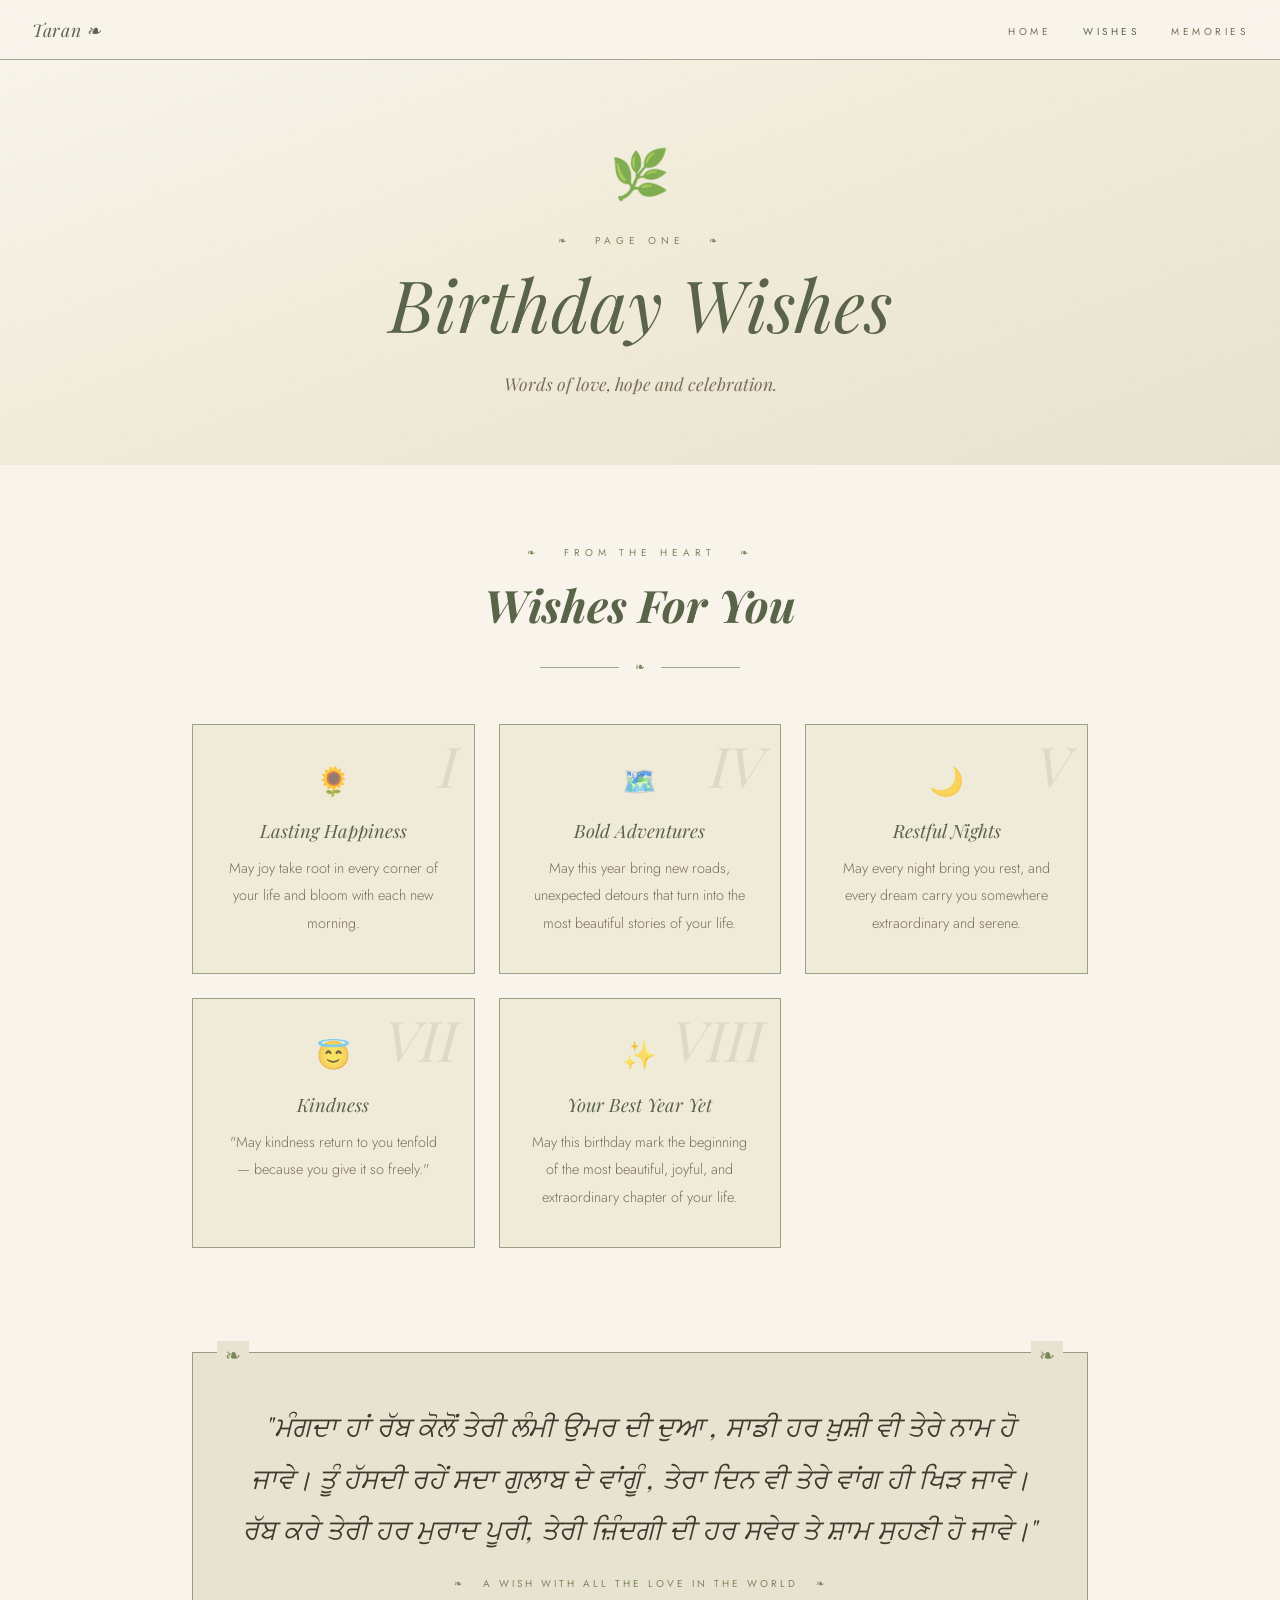
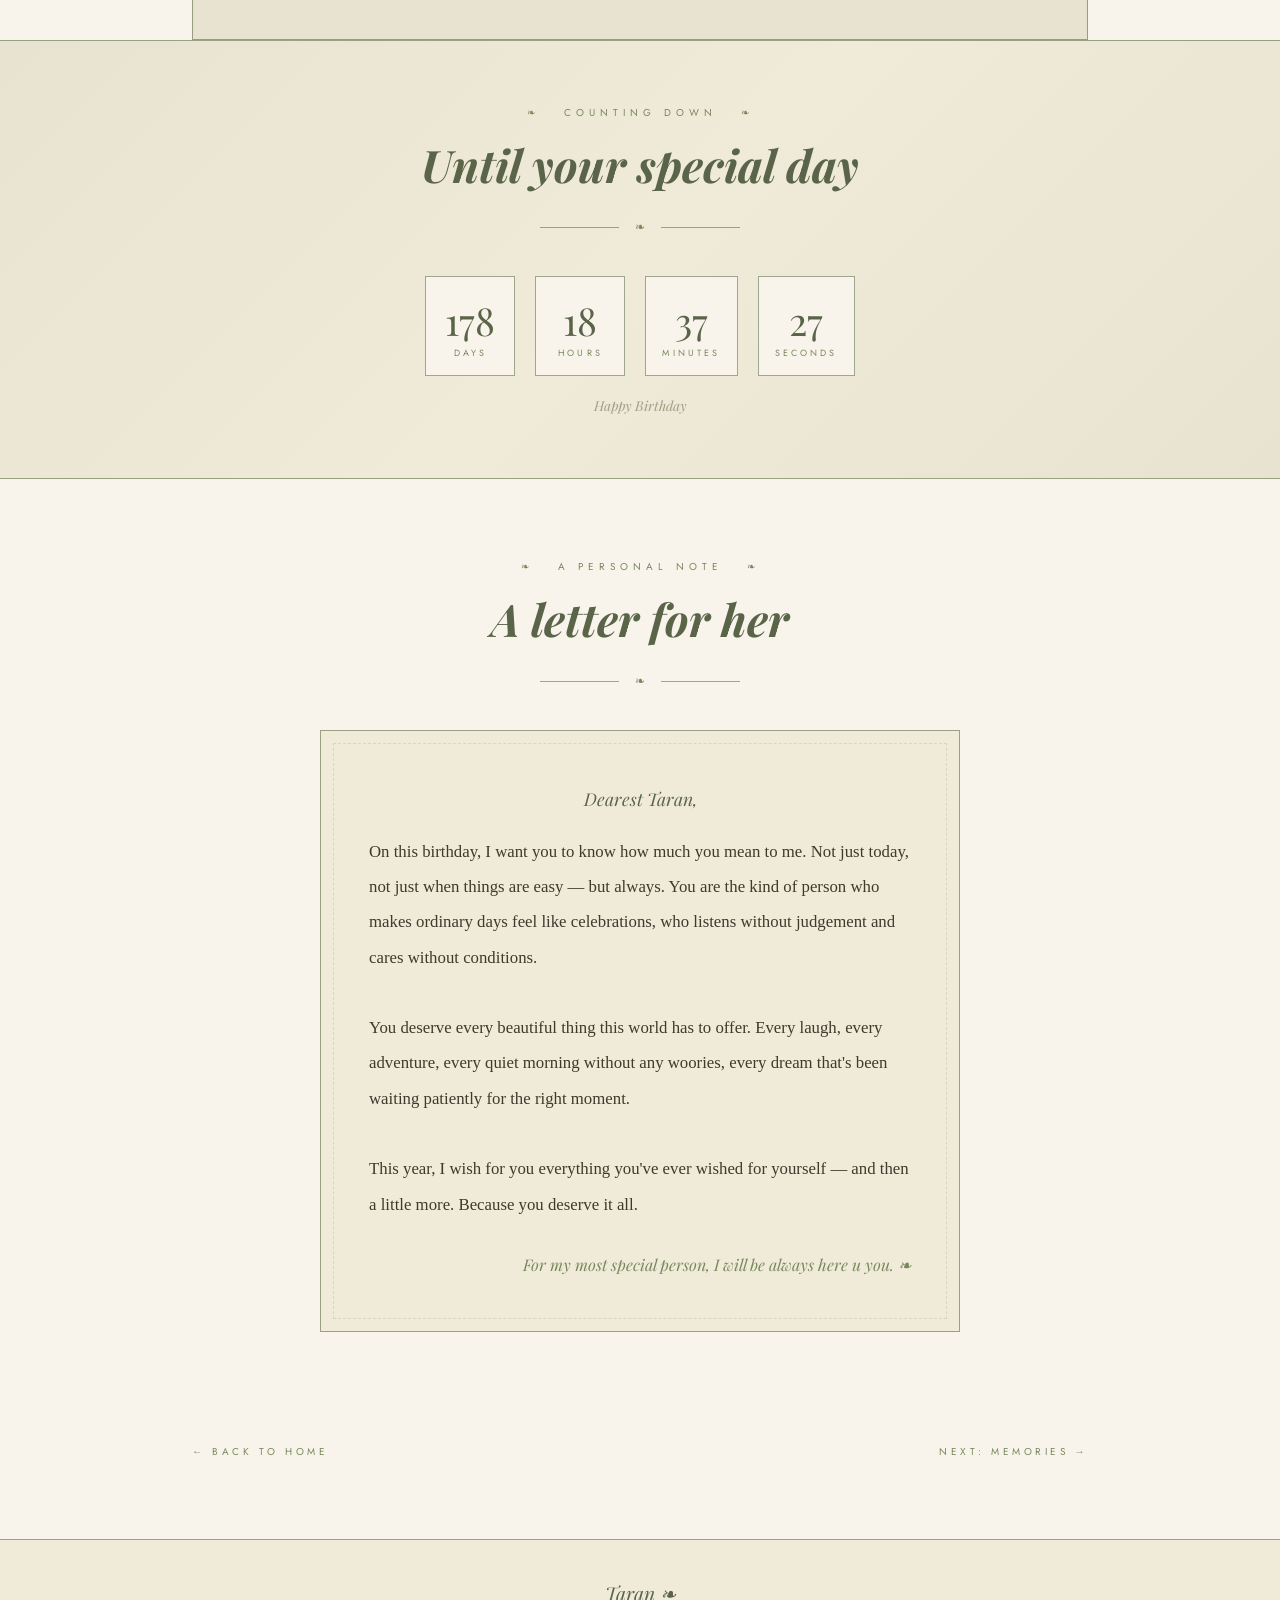
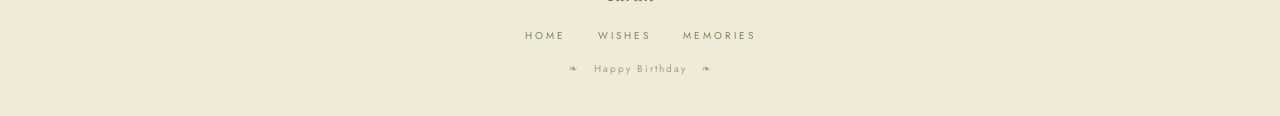
==== wishes.html @ 5f740385 "Add files via upload" ====
<!DOCTYPE html>
<html lang="en">
<head>
<meta charset="UTF-8">
<meta name="viewport" content="width=device-width, initial-scale=1.0">
<title>Birthday Wishes ❧</title>
<link rel="stylesheet" href="style.css">
<style>
/* ── WISHES PAGE ── */
.wishes-grid{
  display:grid;grid-template-columns:repeat(auto-fit,minmax(280px,1fr));
  gap:1.5rem;margin-top:3rem;
}
.wish-card{
  background:var(--ivory2);border:0.5px solid var(--sage-dim);
  padding:2.25rem 2rem;position:relative;transition:transform 0.3s,box-shadow 0.3s,background 0.3s;
}
.wish-card:hover{transform:translateY(-4px);box-shadow:0 10px 28px rgba(90,100,72,0.09);background:var(--ivory)}
.wish-num{
  font-family:'Playfair Display',serif;font-size:3.5rem;font-style:italic;
  color:rgba(90,100,72,0.12);position:absolute;top:12px;right:16px;line-height:1;
}
.wish-icon{font-size:1.75rem;display:block;margin-bottom:1rem;opacity:0.7}
.wish-title{font-family:'Playfair Display',serif;font-size:1.15rem;font-style:italic;color:var(--sage);margin-bottom:0.75rem}
.wish-text{font-size:0.9rem;color:var(--warm);line-height:1.9;font-weight:300}

/* Big wish */
.big-wish{
  background:var(--ivory3);border:1px solid var(--sage-dim);
  padding:3rem 2.5rem;text-align:center;margin-top:1.5rem;
  position:relative;
}
.big-wish::before,.big-wish::after{content:'❧';position:absolute;top:-12px;font-size:1.2rem;color:var(--sage-light);background:var(--ivory3);padding:0 8px}
.big-wish::before{left:24px}.big-wish::after{right:24px}
.big-wish-text{font-family:'Playfair Display',serif;font-size:clamp(1.2rem,3vw,1.7rem);font-style:italic;color:var(--earth);line-height:1.9}
.big-wish-sig{margin-top:1.25rem;font-size:10px;letter-spacing:0.3em;text-transform:uppercase;color:var(--sage-light)}

/* Countdown */
.cd-section{
  padding:4rem 2rem;text-align:center;
  background:linear-gradient(135deg,var(--ivory3),var(--ivory2),var(--ivory3));
  border-top:0.5px solid var(--sage-dim);border-bottom:0.5px solid var(--sage-dim);
}
.cd-wrap{display:flex;justify-content:center;gap:1.25rem;margin-top:2rem;flex-wrap:wrap}
.cd-block{min-width:90px;background:var(--ivory);border:0.5px solid var(--sage-dim);padding:1.5rem 1rem 1rem}
.cd-num{font-family:'Playfair Display',serif;font-size:2.4rem;color:var(--sage);display:block;line-height:1}
.cd-label{font-family:'Jost',sans-serif;font-size:9px;letter-spacing:0.35em;color:var(--sage-light);text-transform:uppercase;margin-top:6px;display:block}

/* Letter section */
.letter-section{padding:5rem 2rem;text-align:center}
.letter-box{
  max-width:640px;margin:0 auto;
  background:var(--ivory2);border:0.5px solid var(--sage-dim);
  padding:3.5rem 3rem;position:relative;
}
.letter-box::before{
  content:'';position:absolute;top:12px;left:12px;right:12px;bottom:12px;
  border:0.5px dashed rgba(90,100,72,0.15);pointer-events:none;
}
.letter-salutation{
  font-family:'Playfair Display',serif;font-size:1.1rem;font-style:italic;
  color:var(--sage);margin-bottom:1.5rem;
}
.letter-body{
  font-family:'IM Fell English',serif;font-size:1.05rem;
  color:var(--earth);line-height:2.1;text-align:left;
}
.letter-sign{
  margin-top:2rem;text-align:right;
  font-family:'Playfair Display',serif;font-style:italic;
  color:var(--sage-light);font-size:1rem;
}

/* Nav between pages */
.page-nav{
  display:flex;justify-content:space-between;align-items:center;
  padding:2rem 2rem 0;max-width:960px;margin:0 auto;flex-wrap:wrap;gap:1rem;
}
.page-nav a{
  font-size:10px;letter-spacing:0.35em;text-transform:uppercase;
  color:var(--sage-light);text-decoration:none;display:flex;align-items:center;gap:6px;
}
.page-nav a:hover{color:var(--sage)}

@media(max-width:600px){.letter-box{padding:2.5rem 1.75rem}.wishes-grid{grid-template-columns:1fr}}
</style>
</head>
<body>

<nav>
  <a href="index.html" class="nav-logo">Taran ❧</a>
  <ul class="nav-links">
    <li><a href="index.html">Home</a></li>
    <li><a href="wishes.html" class="active">Wishes</a></li>
    <li><a href="memories.html">Memories</a></li>
  </ul>
  <div class="nav-burger" onclick="toggleMenu()"><span></span><span></span><span></span></div>
</nav>
<div class="mobile-menu" id="mobileMenu">
  <ul>
    <li><a href="index.html">Home</a></li>
    <li><a href="wishes.html">Wishes</a></li>
    <li><a href="memories.html">Memories</a></li>
  </ul>
</div>

<div class="page">

<!-- PAGE HERO -->
<div class="page-hero">
  <div class="page-hero-content">
    <span class="page-hero-icon">🌿</span>
    <div class="page-hero-label">❧ &nbsp; Page one &nbsp; ❧</div>
    <h1 class="page-hero-title">Birthday Wishes</h1>
    <p class="page-hero-desc">Words of love, hope and celebration.</p>
  </div>
</div>

<div class="container">

  <!-- WISH CARDS -->
  <section style="padding:5rem 0;text-align:center">
    <div class="section-label">❧ &nbsp; from the heart &nbsp; ❧</div>
    <h2 class="section-title"> Wishes For You</h2>
    <div class="rule"><span></span><em>❧</em><span></span></div>

    <div class="wishes-grid">
      <div class="wish-card reveal">
        <div class="wish-num">I</div>
        <span class="wish-icon">🌻</span>
        <div class="wish-title">Lasting Happiness</div>
        <p class="wish-text">May joy take root in every corner of your life and bloom with each new morning.</p>
      </div>
      <div class="wish-card reveal">
        <div class="wish-num">IV</div>
        <span class="wish-icon">🗺️</span>
        <div class="wish-title">Bold Adventures</div>
        <p class="wish-text">May this year bring new roads, unexpected detours that turn into the most beautiful stories of your life.</p>
      </div>
      <div class="wish-card reveal">
        <div class="wish-num">V</div>
        <span class="wish-icon">🌙</span>
        <div class="wish-title">Restful Nights</div>
        <p class="wish-text">May every night bring you rest, and every dream carry you somewhere extraordinary and serene.</p>
      </div>
      <div class="wish-card reveal">
        <div class="wish-num">VII</div>
        <span class="wish-icon">😇</span>
        <div class="wish-title">Kindness</div>
        <p class="wish-text">"May kindness return to you tenfold — because you give it so freely."</p>
      </div>
      <div class="wish-card reveal">
        <div class="wish-num">VIII</div>
        <span class="wish-icon">✨</span>
        <div class="wish-title">Your Best Year Yet</div>
        <p class="wish-text">May this birthday mark the beginning of the most beautiful, joyful, and extraordinary chapter of your life.</p>
      </div>
    </div>
  </section>

  <!-- BIG WISH -->
  <div class="big-wish reveal">
    <p class="big-wish-text">"ਮੰਗਦਾ ਹਾਂ ਰੱਬ ਕੋਲੋਂ ਤੇਰੀ ਲੰਮੀ ਉਮਰ ਦੀ ਦੁਆ ,
                              ਸਾਡੀ ਹਰ ਖ਼ੁਸ਼ੀ ਵੀ ਤੇਰੇ ਨਾਮ ਹੋ ਜਾਵੇ।
                              ਤੂੰ ਹੱਸਦੀ ਰਹੇਂ ਸਦਾ ਗੁਲਾਬ ਦੇ ਵਾਂਗੂੰ , 
                              ਤੇਰਾ ਦਿਨ ਵੀ ਤੇਰੇ ਵਾਂਗ ਹੀ ਖਿੜ ਜਾਵੇ।     
                              ਰੱਬ ਕਰੇ ਤੇਰੀ ਹਰ ਮੁਰਾਦ ਪੂਰੀ, 
                              ਤੇਰੀ ਜ਼ਿੰਦਗੀ ਦੀ ਹਰ ਸਵੇਰ ਤੇ ਸ਼ਾਮ ਸੁਹਣੀ ਹੋ ਜਾਵੇ।"</p>
    <div class="big-wish-sig">❧ &nbsp; a wish with all the love in the world &nbsp; ❧</div>
  </div>

</div>

<!-- COUNTDOWN -->
<section class="cd-section reveal">
  <div class="section-label">❧ &nbsp; counting down &nbsp; ❧</div>
  <h2 class="section-title">Until your special day</h2>
  <div class="rule"><span></span><em>❧</em><span></span></div>
  <div class="cd-wrap">
    <div class="cd-block"><span class="cd-num" id="cd-d">--</span><span class="cd-label">Days</span></div>
    <div class="cd-block"><span class="cd-num" id="cd-h">--</span><span class="cd-label">Hours</span></div>
    <div class="cd-block"><span class="cd-num" id="cd-m">--</span><span class="cd-label">Minutes</span></div>
    <div class="cd-block"><span class="cd-num" id="cd-s">--</span><span class="cd-label">Seconds</span></div>
  </div>
  <p style="margin-top:1.25rem;font-size:0.85rem;font-style:italic;color:var(--sage-dim);font-family:'Playfair Display',serif"> Happy Birthday</p>
</section>

<!-- LETTER -->
<section class="letter-section">
  <div class="container" style="text-align:center">
    <div class="section-label reveal">❧ &nbsp; a personal note &nbsp; ❧</div>
    <h2 class="section-title reveal">A letter for her</h2>
    <div class="rule reveal"><span></span><em>❧</em><span></span></div>
    <div class="letter-box reveal">
      <div class="letter-salutation">Dearest Taran,</div>
      <p class="letter-body">
        On this birthday, I want you to know how much you mean to me. Not just today, not just when things are easy — but always. You are the kind of person who makes ordinary days feel like celebrations, who listens without judgement and cares without conditions.<br><br>
        You deserve every beautiful thing this world has to offer. Every laugh, every adventure, every quiet morning without any woories, every dream that's been waiting patiently for the right moment.<br><br>
        This year, I wish for you everything you've ever wished for yourself — and then a little more. Because you deserve it all.
      </p>
      <div class="letter-sign"> For my most special person, I will be always here u you. ❧</div>
    </div>
  </div>
</section>

<!-- PAGE NAV -->
<div class="page-nav">
  <a href="index.html">← Back to home</a>
  <a href="memories.html">Next: Memories →</a>
</div>

</div><!-- end .page -->

<site-footer>
  <div class="footer-name">Taran ❧</div>
  <ul class="footer-links">
    <li><a href="index.html">Home</a></li>
    <li><a href="wishes.html">Wishes</a></li>
    <li><a href="memories.html">Memories</a></li>
  </ul>
  <div class="footer-copy">❧ &nbsp; Happy Birthday &nbsp; ❧</div>
</site-footer>

<script>
function toggleMenu(){document.getElementById('mobileMenu').classList.toggle('open')}
const revs=document.querySelectorAll('.reveal');
const io=new IntersectionObserver(e=>e.forEach(el=>{if(el.isIntersecting){el.target.classList.add('visible');io.unobserve(el.target)}}),{threshold:0.1});
revs.forEach(r=>io.observe(r));
// Countdown — change month (0=Jan) and day
const BD=new Date(new Date().getFullYear(),5,3);
function tick(){
  const now=new Date();let t=new Date(BD);if(t<now)t.setFullYear(t.getFullYear()+1);
  const diff=t-now;
  document.getElementById('cd-d').textContent=String(Math.floor(diff/86400000)).padStart(2,'0');
  document.getElementById('cd-h').textContent=String(Math.floor((diff%86400000)/3600000)).padStart(2,'0');
  document.getElementById('cd-m').textContent=String(Math.floor((diff%3600000)/60000)).padStart(2,'0');
  document.getElementById('cd-s').textContent=String(Math.floor((diff%60000)/1000)).padStart(2,'0');
}
tick();setInterval(tick,1000);
</script>
</body>
</html>
---- style.css ----
/* ── TARAN SAGE & IVORY — SHARED STYLES ── */
@import url('https://fonts.googleapis.com/css2?family=Playfair+Display:ital,wght@0,400;0,500;0,600;1,400;1,600&family=Jost:wght@200;300;400;500&family=IM+Fell+English:ital@0;1&display=swap');

*,*::before,*::after{margin:0;padding:0;box-sizing:border-box}

:root{
  --ivory:#f8f4ec;
  --ivory2:#f0ead8;
  --ivory3:#e8e2d0;
  --sage:#5a6448;
  --sage-light:#79885c;
  --sage-dim:rgba(89, 104, 65, 0.558);
  --sage-faint:rgba(90,100,72,0.06);
  --earth:#3d3a2e;
  --warm:#7a6e58;
  --warm-dim:rgba(122,110,88,0.6);
}

html{scroll-behavior:smooth}
body{
  background:var(--ivory);
  color:var(--earth);
  font-family:'Jost',sans-serif;
  overflow-x:hidden;
  min-height:100vh;
}

/* ── NAV ── */
nav{
  position:fixed;top:0;left:0;right:0;z-index:100;
  background:rgba(248,244,236,0.95);
  backdrop-filter:blur(8px);
  border-bottom:0.5px solid var(--sage-dim);
  padding:0 2rem;
  display:flex;align-items:center;justify-content:space-between;
  height:60px;
}
.nav-logo{
  font-family:'Playfair Display',serif;
  font-size:1.1rem;font-style:italic;
  color:var(--sage);text-decoration:none;letter-spacing:0.04em;
}
.nav-links{display:flex;gap:2rem;align-items:center;list-style:none}
.nav-links a{
  font-family:'Jost',sans-serif;font-size:10px;
  letter-spacing:0.35em;text-transform:uppercase;
  color:var(--warm);text-decoration:none;
  transition:color 0.2s;
}
.nav-links a:hover,.nav-links a.active{color:var(--sage)}
.nav-burger{display:none;flex-direction:column;gap:5px;cursor:pointer;padding:4px}
.nav-burger span{width:22px;height:0.5px;background:var(--sage);display:block;transition:all 0.3s}
.mobile-menu{
  display:none;position:fixed;top:60px;left:0;right:0;
  background:var(--ivory);border-bottom:0.5px solid var(--sage-dim);
  z-index:99;padding:1.5rem 2rem;
}
.mobile-menu.open{display:block}
.mobile-menu ul{list-style:none;display:flex;flex-direction:column;gap:1.25rem}
.mobile-menu a{font-size:11px;letter-spacing:0.35em;text-transform:uppercase;color:var(--warm);text-decoration:none}

/* ── PAGE WRAPPER ── */
.page{padding-top:60px}

/* ── SHARED SECTION HELPERS ── */
.container{max-width:960px;margin:0 auto;padding:0 2rem}
.section-label{
  font-family:'Jost',sans-serif;font-size:10px;letter-spacing:0.5em;
  color:var(--sage-light);text-transform:uppercase;margin-bottom:1rem;
}
.section-title{
  font-family:'Playfair Display',serif;
  font-size:clamp(1.8rem,4vw,2.8rem);
  color:var(--sage);margin-bottom:1.5rem;
  line-height:1.3;font-style:italic;
}
.rule{
  display:flex;align-items:center;gap:1rem;
  margin:0 auto 2.5rem;max-width:200px;
}
.rule span{flex:1;height:0.5px;background:var(--sage-dim)}
.rule em{font-style:normal;color:var(--sage-light);font-size:12px}

/* ── PAGE HERO ── */
.page-hero{
  background:linear-gradient(160deg,var(--ivory) 0%,var(--ivory2) 50%,var(--ivory3) 100%);
  padding:5rem 2rem 4rem;text-align:center;position:relative;overflow:hidden;
}
.page-hero::before{
  content:'';position:absolute;inset:0;
  background-image:radial-gradient(circle,rgba(90,100,72,0.04) 1px,transparent 1px);
  background-size:28px 28px;
}
.page-hero-content{position:relative;z-index:1}
.page-hero-icon{font-size:3rem;margin-bottom:1.5rem;display:block;opacity:0.75}
.page-hero-label{
  font-family:'Jost',sans-serif;font-size:10px;letter-spacing:0.5em;
  color:var(--sage-light);text-transform:uppercase;margin-bottom:1rem;
}
.page-hero-title{
  font-family:'Playfair Display',serif;font-size:clamp(2.5rem,7vw,4.5rem);
  font-style:italic;color:var(--sage);line-height:1.1;font-weight:400;
}
.page-hero-desc{
  font-family:'Playfair Display',serif;font-size:1.1rem;font-style:italic;
  color:var(--warm);max-width:440px;line-height:1.9;margin:1.5rem auto 0;
}

/* ── FOOTER ── */
site-footer{
  display:block;padding:2.5rem 2rem;text-align:center;
  border-top:0.5px solid var(--sage-dim);
  background:var(--ivory2);margin-top:5rem;
}
.footer-name{
  font-family:'Playfair Display',serif;font-size:1.2rem;font-style:italic;
  color:var(--sage);margin-bottom:6px;
}
.footer-links{
  display:flex;justify-content:center;gap:2rem;flex-wrap:wrap;
  margin:1rem 0;list-style:none;
}
.footer-links a{
  font-size:10px;letter-spacing:0.3em;text-transform:uppercase;
  color:var(--sage-light);text-decoration:none;
}
.footer-copy{font-size:10px;color:var(--sage-dim);letter-spacing:0.2em;margin-top:6px}

/* ── BUTTONS ── */
.btn-sage{
  display:inline-block;font-family:'Jost',sans-serif;font-size:10px;
  letter-spacing:0.45em;text-transform:uppercase;color:var(--ivory);
  background:var(--sage);padding:13px 30px;text-decoration:none;
  transition:background 0.3s,transform 0.2s;border:none;cursor:pointer;
}
.btn-sage:hover{background:var(--earth);transform:translateY(-1px)}
.btn-outline{
  display:inline-block;font-family:'Jost',sans-serif;font-size:10px;
  letter-spacing:0.45em;text-transform:uppercase;color:var(--sage);
  background:transparent;padding:12px 28px;text-decoration:none;
  border:0.5px solid var(--sage-dim);transition:background 0.3s;
}
.btn-outline:hover{background:var(--sage-faint)}

/* ── ANIMATIONS ── */
@keyframes fadeUp{from{opacity:0;transform:translateY(20px)}to{opacity:1;transform:translateY(0)}}
.reveal{opacity:0;transform:translateY(24px);transition:opacity 0.8s ease,transform 0.8s ease}
.reveal.visible{opacity:1;transform:translateY(0)}

@media(max-width:700px){
  .nav-links{display:none}
  .nav-burger{display:flex}
}
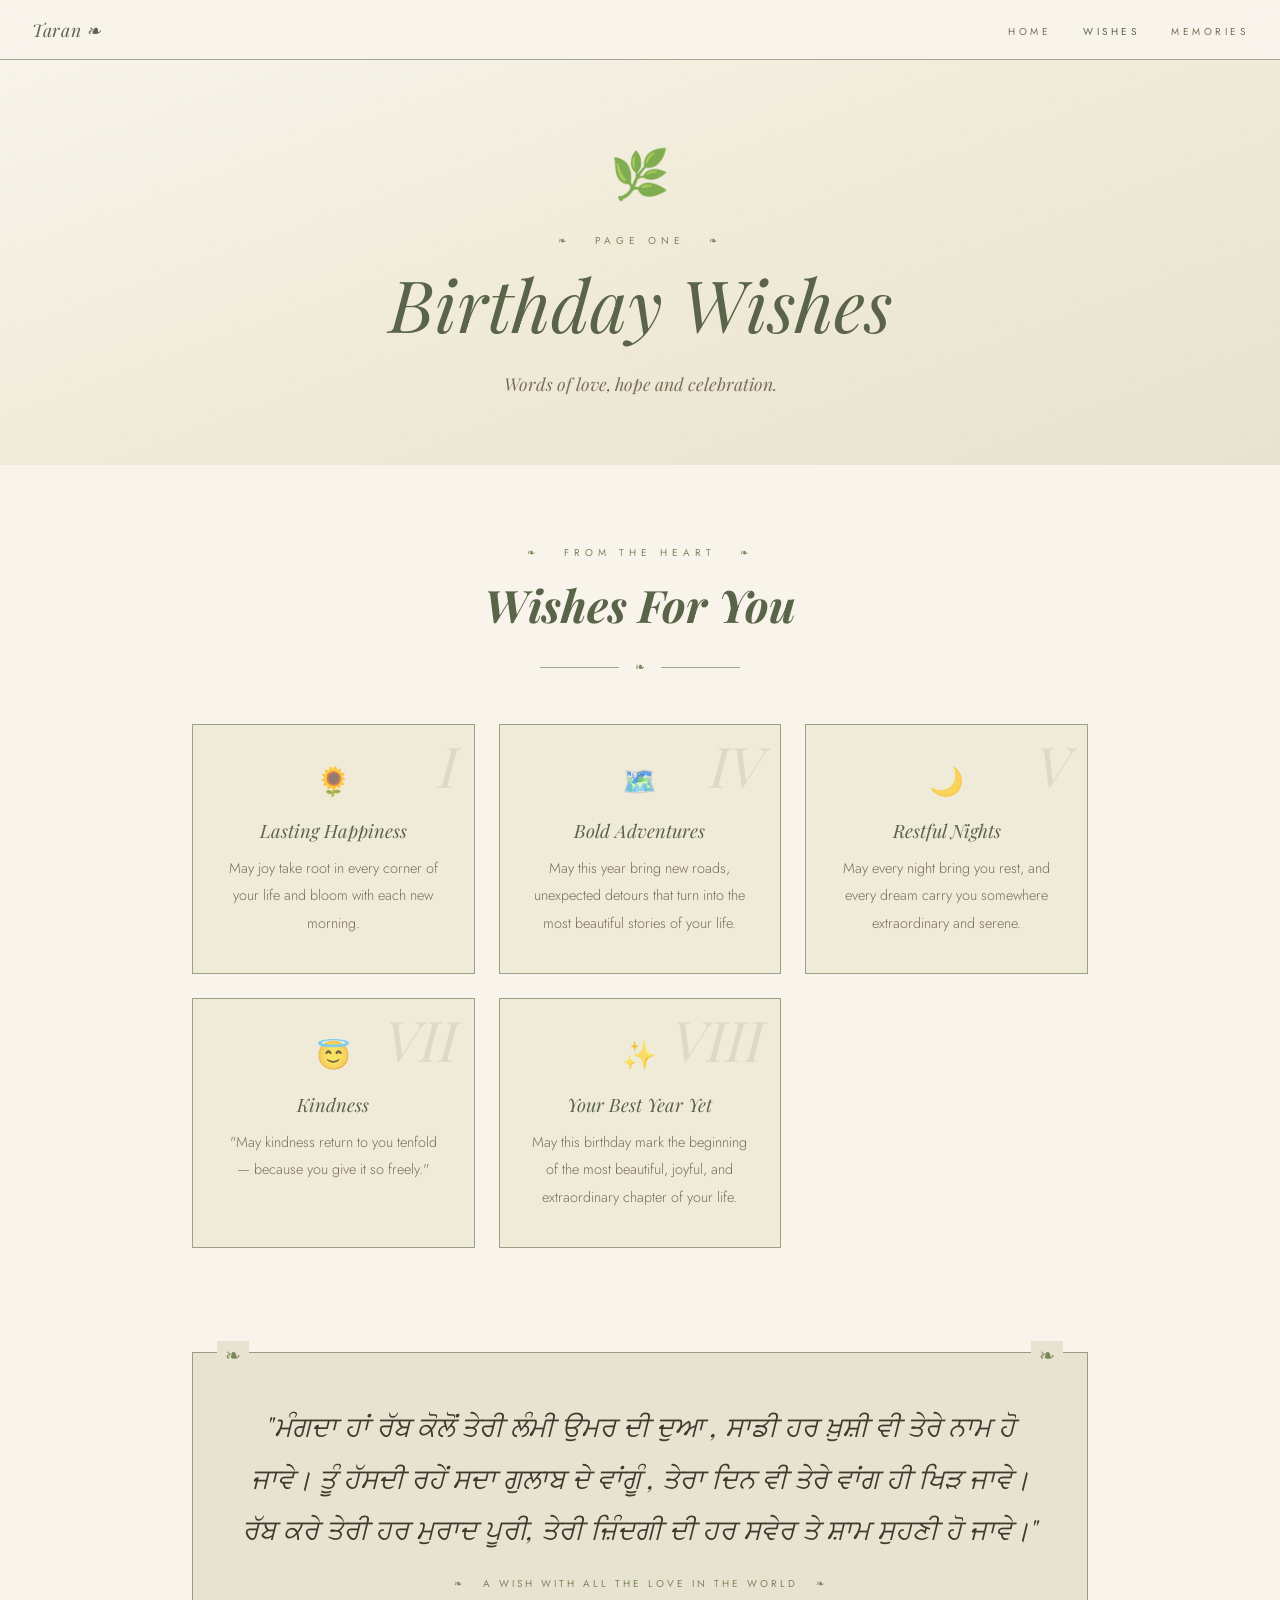
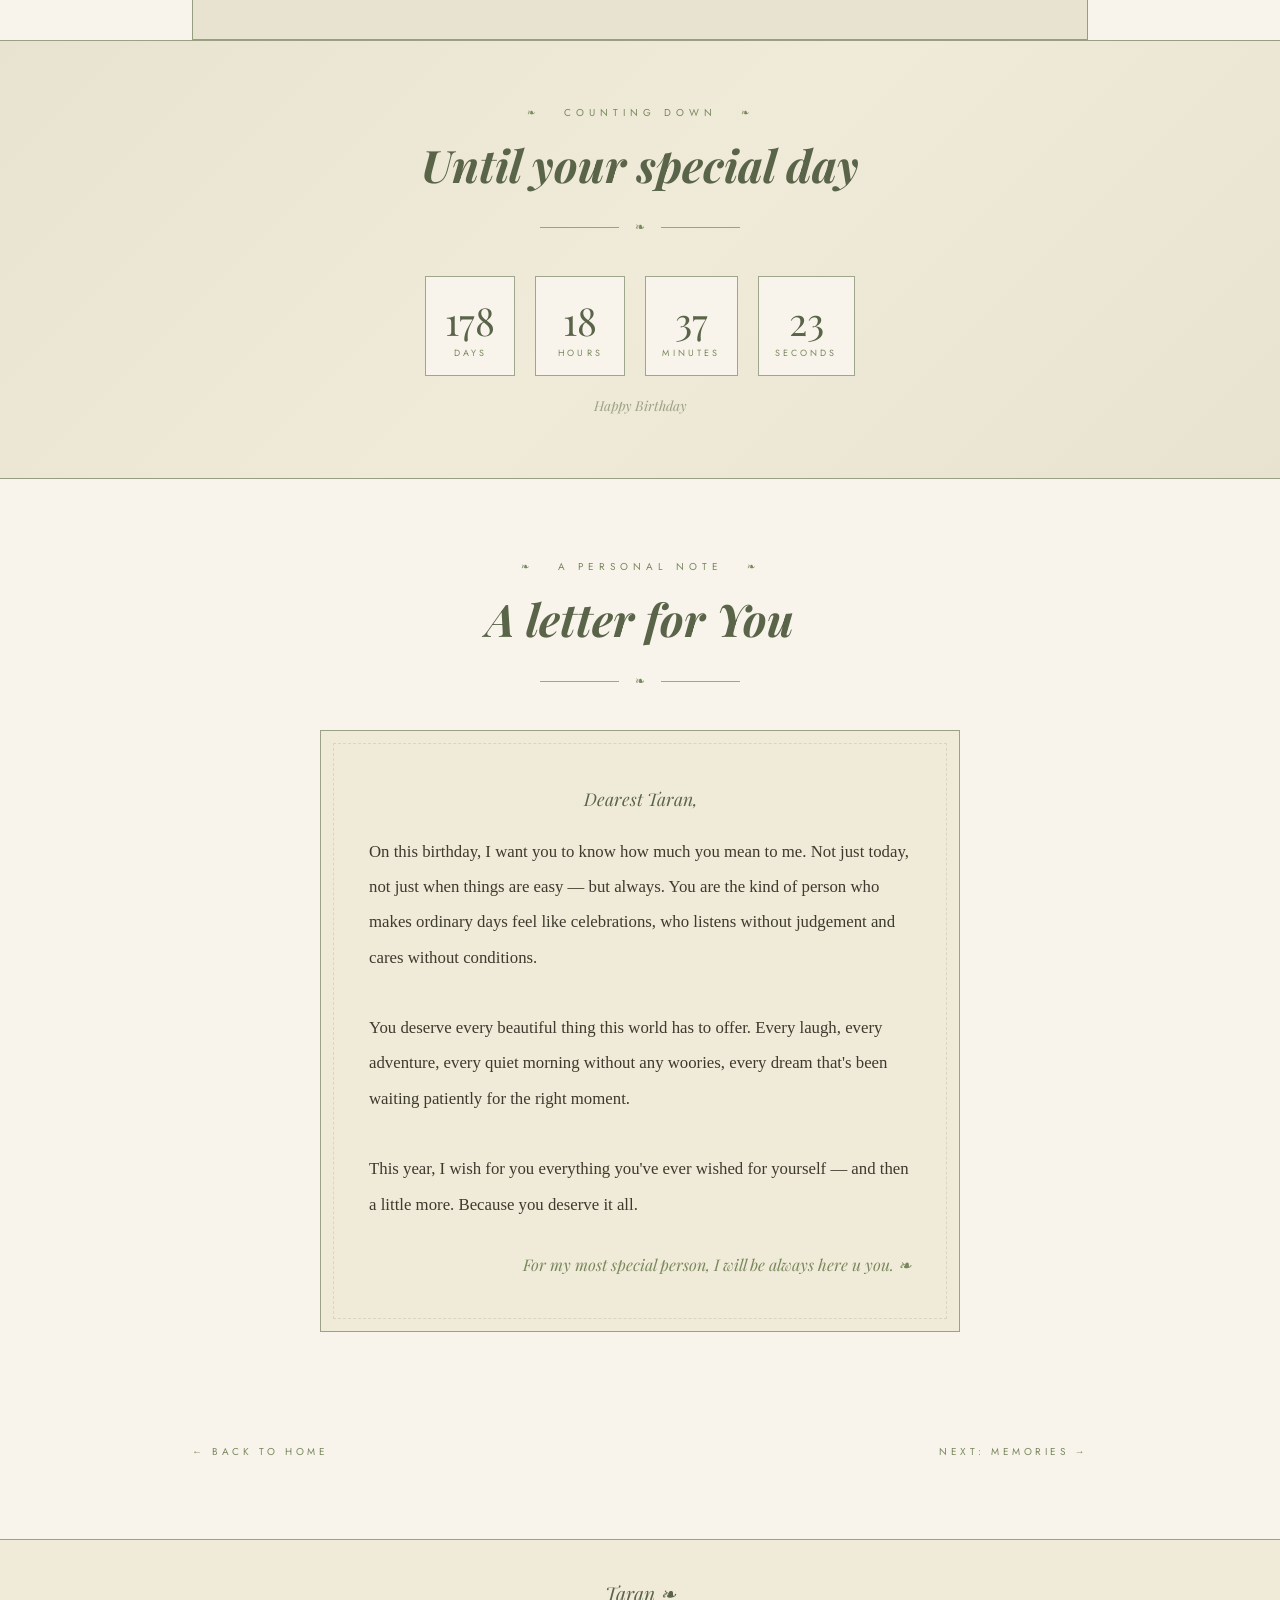
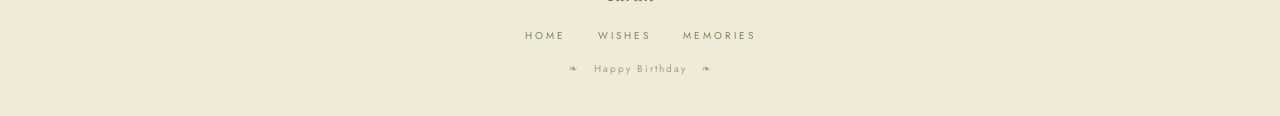
==== commit 2543c796: "Update wishes.html" ====
--- a/wishes.html
+++ b/wishes.html
@@ -189,7 +189,7 @@
 <section class="letter-section">
   <div class="container" style="text-align:center">
     <div class="section-label reveal">❧ &nbsp; a personal note &nbsp; ❧</div>
-    <h2 class="section-title reveal">A letter for her</h2>
+    <h2 class="section-title reveal">A letter for You</h2>
     <div class="rule reveal"><span></span><em>❧</em><span></span></div>
     <div class="letter-box reveal">
       <div class="letter-salutation">Dearest Taran,</div>
